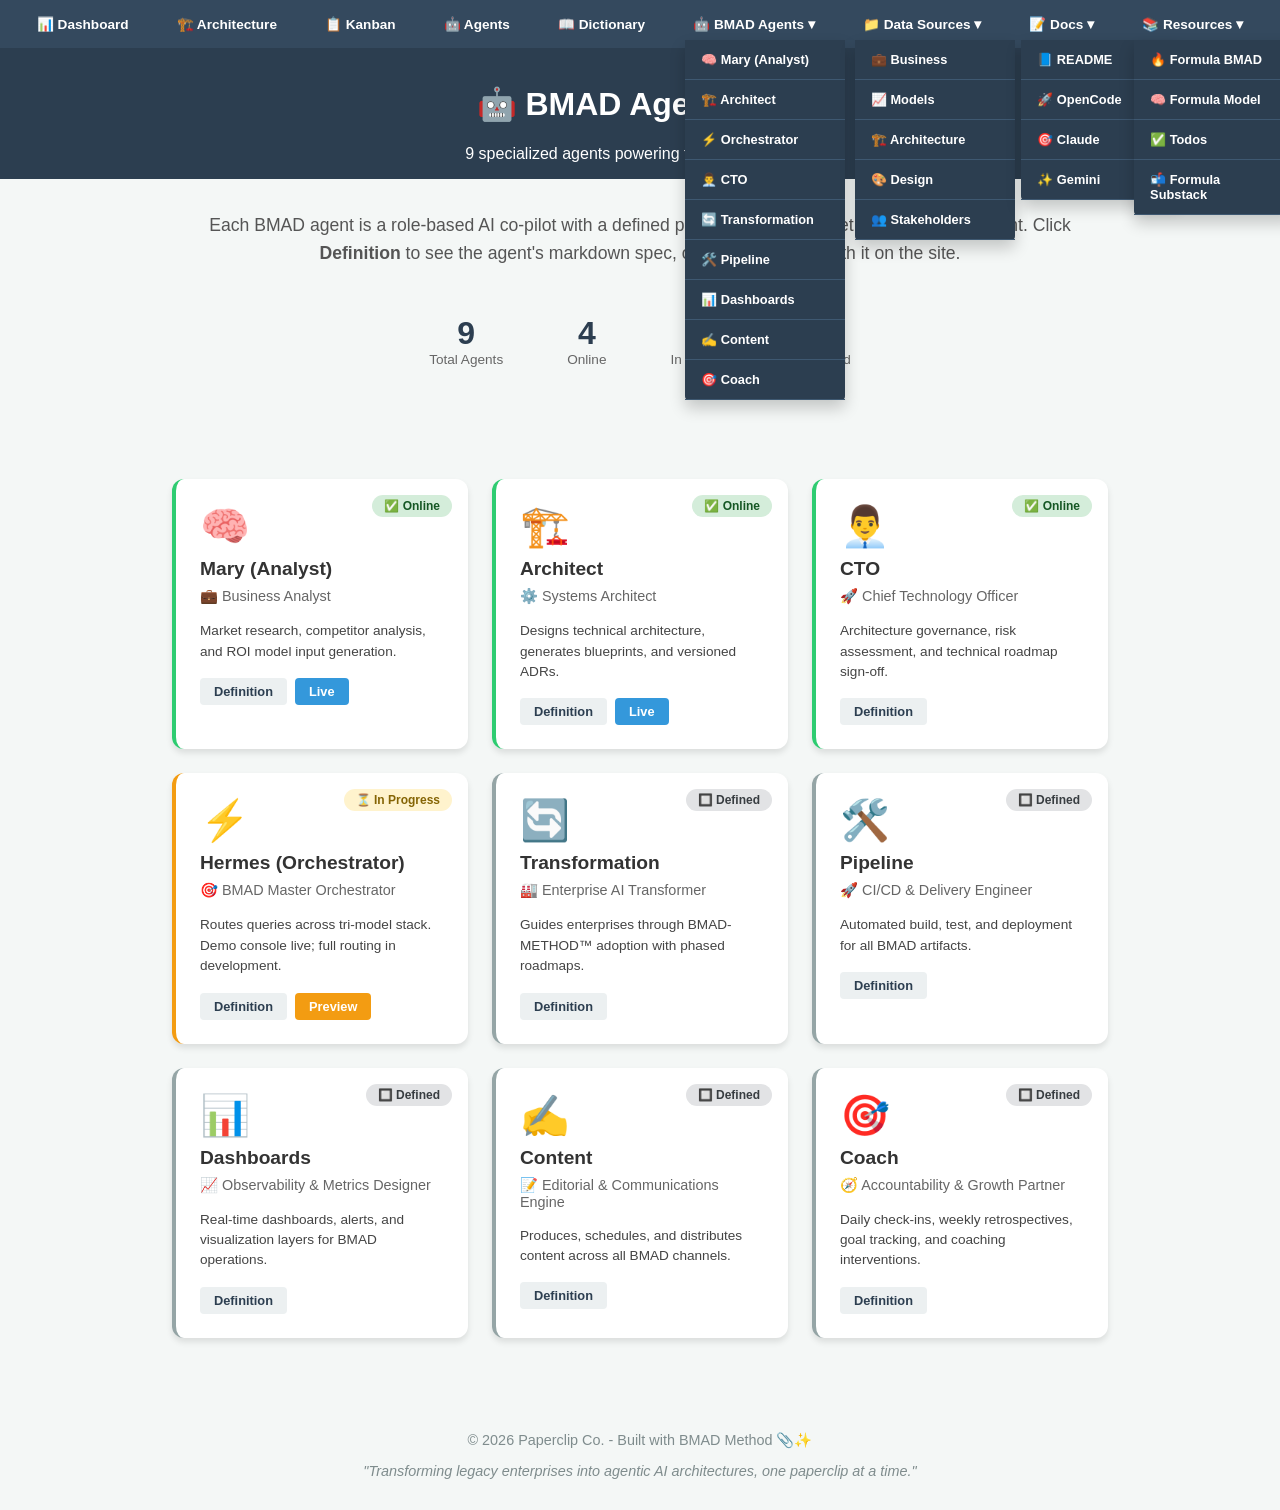
==== agents.html @ 7b5f7d07 "Add BMAD Dictionary with unique terms, agents.html fleet index, agent-showcase.md tracker, and 5 new" ====
<!DOCTYPE html>
<html lang="en">
<head>
    <meta charset="UTF-8">
    <meta name="viewport" content="width=device-width, initial-scale=1.0">
    <title>BMAD Agents — Paperclip Co.</title>
    <link rel="stylesheet" href="style.css">
    <style>
        .agents-grid {
            display: grid;
            grid-template-columns: repeat(auto-fit, minmax(280px, 1fr));
            gap: 1.5rem;
            padding: 2rem;
            max-width: 1200px;
            margin: 0 auto;
        }
        .agent-card {
            background: white;
            border-radius: 12px;
            padding: 1.5rem;
            box-shadow: 0 4px 6px rgba(0,0,0,0.1);
            transition: transform 0.2s, box-shadow 0.2s;
            border-left: 4px solid #3498db;
            position: relative;
        }
        .agent-card:hover {
            transform: translateY(-4px);
            box-shadow: 0 8px 16px rgba(0,0,0,0.15);
        }
        .agent-card.online { border-left-color: #2ecc71; }
        .agent-card.progress { border-left-color: #f39c12; }
        .agent-card.defined { border-left-color: #95a5a6; }

        .agent-status {
            position: absolute;
            top: 1rem;
            right: 1rem;
            padding: 4px 12px;
            border-radius: 20px;
            font-size: 0.75rem;
            font-weight: bold;
        }
        .status-online { background: #d4edda; color: #155724; }
        .status-progress { background: #fff3cd; color: #856404; }
        .status-defined { background: #e2e3e5; color: #383d41; }

        .agent-icon {
            font-size: 2.5rem;
            margin-bottom: 0.5rem;
        }
        .agent-card h3 {
            margin: 0 0 0.5rem 0;
            font-size: 1.2rem;
        }
        .agent-card .role {
            color: #666;
            font-size: 0.9rem;
            margin-bottom: 1rem;
        }
        .agent-card .desc {
            font-size: 0.85rem;
            color: #444;
            margin-bottom: 1rem;
            line-height: 1.5;
        }
        .agent-links {
            display: flex;
            gap: 0.5rem;
        }
        .agent-links a {
            padding: 6px 14px;
            border-radius: 4px;
            text-decoration: none;
            font-size: 0.8rem;
            font-weight: 600;
            transition: background 0.2s;
        }
        .link-doc {
            background: #ecf0f1;
            color: #2c3e50;
        }
        .link-doc:hover {
            background: #d5dbdb;
        }
        .link-live {
            background: #3498db;
            color: white;
        }
        .link-live:hover {
            background: #2980b9;
        }
        .link-preview {
            background: #f39c12;
            color: white;
        }
        .link-preview:hover {
            background: #e67e22;
        }

        header {
            background-color: #2c3e50;
            color: white;
            padding: 1rem 2rem;
            text-align: center;
        }
        .subtitle {
            font-weight: 300;
            font-size: 1rem;
            display: block;
        }
        .intro {
            max-width: 900px;
            margin: 2rem auto;
            padding: 0 2rem;
            text-align: center;
        }
        .intro p {
            font-size: 1.1rem;
            color: #555;
            line-height: 1.6;
        }
        .stats-bar {
            display: flex;
            justify-content: center;
            gap: 2rem;
            margin: 2rem 0;
            flex-wrap: wrap;
        }
        .stat {
            text-align: center;
            padding: 1rem;
        }
        .stat-number {
            font-size: 2rem;
            font-weight: bold;
            color: #2c3e50;
        }
        .stat-label {
            font-size: 0.85rem;
            color: #666;
        }
    </style>
</head>
<body>
    <!-- Shared Menu -->
    <div id="shared-menu"></div>
    <script src="menu.js"></script>

    <header>
        <h1>🤖 BMAD Agent Fleet</h1>
        <span class="subtitle">9 specialized agents powering the BMAD Method</span>
    </header>

    <div class="intro">
        <p>Each BMAD agent is a role-based AI co-pilot with a defined persona, command set, and integration point. Click <strong>Definition</strong> to see the agent's markdown spec, or <strong>Live</strong> to interact with it on the site.</p>
        <div class="stats-bar">
            <div class="stat">
                <div class="stat-number">9</div>
                <div class="stat-label">Total Agents</div>
            </div>
            <div class="stat">
                <div class="stat-number">4</div>
                <div class="stat-label">Online</div>
            </div>
            <div class="stat">
                <div class="stat-number">1</div>
                <div class="stat-label">In Progress</div>
            </div>
            <div class="stat">
                <div class="stat-number">4</div>
                <div class="stat-label">Defined</div>
            </div>
        </div>
    </div>

    <main>
        <div class="agents-grid">
            <!-- Online Agents -->
            <div class="agent-card online">
                <span class="agent-status status-online">✅ Online</span>
                <div class="agent-icon">🧠</div>
                <h3>Mary (Analyst)</h3>
                <div class="role">💼 Business Analyst</div>
                <div class="desc">Market research, competitor analysis, and ROI model input generation.</div>
                <div class="agent-links">
                    <a class="link-doc" href="markdown-renderer.html?file=.bmad-core/agents/analyst.md">Definition</a>
                    <a class="link-live" href="index.html">Live</a>
                </div>
            </div>

            <div class="agent-card online">
                <span class="agent-status status-online">✅ Online</span>
                <div class="agent-icon">🏗️</div>
                <h3>Architect</h3>
                <div class="role">⚙️ Systems Architect</div>
                <div class="desc">Designs technical architecture, generates blueprints, and versioned ADRs.</div>
                <div class="agent-links">
                    <a class="link-doc" href="markdown-renderer.html?file=.bmad-core/agents/architect.md">Definition</a>
                    <a class="link-live" href="index.html">Live</a>
                </div>
            </div>

            <div class="agent-card online">
                <span class="agent-status status-online">✅ Online</span>
                <div class="agent-icon">👨‍💼</div>
                <h3>CTO</h3>
                <div class="role">🚀 Chief Technology Officer</div>
                <div class="desc">Architecture governance, risk assessment, and technical roadmap sign-off.</div>
                <div class="agent-links">
                    <a class="link-doc" href="markdown-renderer.html?file=.bmad-core/agents/cto.md">Definition</a>
                </div>
            </div>

            <!-- In Progress -->
            <div class="agent-card progress">
                <span class="agent-status status-progress">⏳ In Progress</span>
                <div class="agent-icon">⚡</div>
                <h3>Hermes (Orchestrator)</h3>
                <div class="role">🎯 BMAD Master Orchestrator</div>
                <div class="desc">Routes queries across tri-model stack. Demo console live; full routing in development.</div>
                <div class="agent-links">
                    <a class="link-doc" href="markdown-renderer.html?file=.bmad-core/agents/bmad-orchestrator.md">Definition</a>
                    <a class="link-preview" href="index.html#hermes-agent">Preview</a>
                </div>
            </div>

            <!-- Defined Agents -->
            <div class="agent-card defined">
                <span class="agent-status status-defined">🔲 Defined</span>
                <div class="agent-icon">🔄</div>
                <h3>Transformation</h3>
                <div class="role">🏭 Enterprise AI Transformer</div>
                <div class="desc">Guides enterprises through BMAD-METHOD™ adoption with phased roadmaps.</div>
                <div class="agent-links">
                    <a class="link-doc" href="markdown-renderer.html?file=.bmad-core/agents/transformation.md">Definition</a>
                </div>
            </div>

            <div class="agent-card defined">
                <span class="agent-status status-defined">🔲 Defined</span>
                <div class="agent-icon">🛠️</div>
                <h3>Pipeline</h3>
                <div class="role">🚀 CI/CD & Delivery Engineer</div>
                <div class="desc">Automated build, test, and deployment for all BMAD artifacts.</div>
                <div class="agent-links">
                    <a class="link-doc" href="markdown-renderer.html?file=.bmad-core/agents/pipeline.md">Definition</a>
                </div>
            </div>

            <div class="agent-card defined">
                <span class="agent-status status-defined">🔲 Defined</span>
                <div class="agent-icon">📊</div>
                <h3>Dashboards</h3>
                <div class="role">📈 Observability & Metrics Designer</div>
                <div class="desc">Real-time dashboards, alerts, and visualization layers for BMAD operations.</div>
                <div class="agent-links">
                    <a class="link-doc" href="markdown-renderer.html?file=.bmad-core/agents/dashboards.md">Definition</a>
                </div>
            </div>

            <div class="agent-card defined">
                <span class="agent-status status-defined">🔲 Defined</span>
                <div class="agent-icon">✍️</div>
                <h3>Content</h3>
                <div class="role">📝 Editorial & Communications Engine</div>
                <div class="desc">Produces, schedules, and distributes content across all BMAD channels.</div>
                <div class="agent-links">
                    <a class="link-doc" href="markdown-renderer.html?file=.bmad-core/agents/content.md">Definition</a>
                </div>
            </div>

            <div class="agent-card defined">
                <span class="agent-status status-defined">🔲 Defined</span>
                <div class="agent-icon">🎯</div>
                <h3>Coach</h3>
                <div class="role">🧭 Accountability & Growth Partner</div>
                <div class="desc">Daily check-ins, weekly retrospectives, goal tracking, and coaching interventions.</div>
                <div class="agent-links">
                    <a class="link-doc" href="markdown-renderer.html?file=.bmad-core/agents/coach.md">Definition</a>
                </div>
            </div>
        </div>
    </main>

    <footer>
        <p>&copy; 2026 Paperclip Co. - Built with BMAD Method 📎✨</p>
        <p><em>"Transforming legacy enterprises into agentic AI architectures, one paperclip at a time."</em></p>
    </footer>
</body>
</html>
---- style.css ----
body {
    font-family: 'Segoe UI', Tahoma, Geneva, Verdana, sans-serif;
    background-color: #f4f7f6;
    color: #333;
    margin: 0;
    padding: 0;
}

.top-menu {
    background-color: #34495e;
    padding: 0.5rem 0;
    position: sticky;
    top: 0;
    z-index: 1001;
}

.top-menu ul {
    list-style: none;
    margin: 0;
    padding: 0;
    display: flex;
    justify-content: center;
}

.top-menu li {
    margin: 0 1rem;
    position: relative;
}

.top-menu a {
    color: white;
    text-decoration: none;
    font-weight: 600;
    font-size: 0.85rem;
    transition: color 0.2s;
    display: block;
    padding: 0.5rem;
}

.top-menu a:hover {
    color: #3498db;
}

/* Dropdown Styles */
.dropdown-content {
    display: none;
    position: absolute;
    background-color: #2c3e50;
    min-width: 160px;
    box-shadow: 0px 8px 16px 0px rgba(0,0,0,0.2);
    z-index: 1;
    border-radius: 0 0 4px 4px;
    flex-direction: column;
}

.dropdown-content li {
    margin: 0;
}

.dropdown-content a {
    padding: 12px 16px;
    font-size: 0.8rem;
    border-bottom: 1px solid #3e5871;
}

.dropdown-content a:hover {
    background-color: #34495e;
}

.dropdown:hover .dropdown-content {
    display: flex;
}

.model-box {
    padding: 1rem;
    background: #fdfdfd;
    border: 1px dashed #3498db;
    border-radius: 4px;
    text-align: center;
}

header {
    background-color: #2c3e50;
    color: white;
    padding: 1rem 2rem;
    text-align: center;
}

.subtitle {
    font-weight: 300;
    font-size: 1rem;
    display: block;
}

main {
    padding: 2rem;
    max-width: 1000px;
    margin: 0 auto;
}

section {
    background: white;
    padding: 1.5rem;
    margin-bottom: 2rem;
    border-radius: 8px;
    box-shadow: 0 4px 6px rgba(0,0,0,0.1);
}

h2 {
    border-bottom: 2px solid #3498db;
    padding-bottom: 0.5rem;
    margin-top: 0;
}

.search-container {
    position: relative;
}

#autocomplete-input {
    width: 100%;
    padding: 0.8rem;
    font-size: 1rem;
    border: 1px solid #ccc;
    border-radius: 4px;
    box-sizing: border-box;
}

.results-dropdown {
    position: absolute;
    top: 100%;
    left: 0;
    right: 0;
    background: white;
    border: 1px solid #ccc;
    border-top: none;
    z-index: 1000;
    max-height: 200px;
    overflow-y: auto;
    display: none;
}

.result-item {
    padding: 0.8rem;
    cursor: pointer;
    border-bottom: 1px solid #eee;
}

.result-item:hover {
    background-color: #f0f0f0;
}

.result-category {
    font-size: 0.8rem;
    color: #3498db;
    text-transform: uppercase;
    margin-bottom: 0.2rem;
}

.agent-console {
    background-color: #1e1e1e;
    color: #00ff00;
    font-family: 'Courier New', Courier, monospace;
    padding: 1rem;
    border-radius: 4px;
    height: 150px;
    overflow-y: auto;
    margin-bottom: 1rem;
}

.system-msg {
    margin: 0.2rem 0;
}

button {
    background-color: #3498db;
    color: white;
    border: none;
    padding: 0.8rem 1.5rem;
    border-radius: 4px;
    cursor: pointer;
    font-size: 1rem;
}

button:hover {
    background-color: #2980b9;
}

.bmad-grid {
    display: grid;
    grid-template-columns: repeat(auto-fit, minmax(200px, 1fr));
    gap: 1.5rem;
}

.bmad-card {
    background: #ecf0f1;
    padding: 1rem;
    border-radius: 6px;
    text-align: center;
    transition: transform 0.2s;
}

.bmad-card:hover {
    transform: translateY(-5px);
}

footer {
    text-align: center;
    padding: 1rem;
    color: #7f8c8d;
    font-size: 0.9rem;
}

/* Modal Styles */
.modal-overlay {
    display: none;
    position: fixed;
    z-index: 2000;
    left: 0;
    top: 0;
    width: 100%;
    height: 100%;
    background-color: rgba(0, 0, 0, 0.85);
    justify-content: center;
    align-items: center;
    padding: 2rem;
    box-sizing: border-box;
}

.modal-overlay.active {
    display: flex;
}

.modal-content {
    position: relative;
    max-width: 90vw;
    max-height: 90vh;
    display: flex;
    flex-direction: column;
    align-items: center;
}

.modal-content img {
    max-width: 100%;
    max-height: 80vh;
    border-radius: 8px;
    box-shadow: 0 10px 30px rgba(0,0,0,0.5);
}

.modal-close {
    position: absolute;
    top: -40px;
    right: 0;
    color: white;
    font-size: 2rem;
    font-weight: bold;
    cursor: pointer;
    background: none;
    border: none;
    padding: 0;
    line-height: 1;
}

.modal-close:hover {
    color: #e74c3c;
}

.bmad-visual {
    display: flex;
    flex-wrap: wrap;
    gap: 1.5rem;
    align-items: flex-start;
}

.bmad-visual-thumb {
    flex: 1 1 300px;
    cursor: pointer;
    transition: transform 0.2s, box-shadow 0.2s;
    border-radius: 8px;
    overflow: hidden;
    box-shadow: 0 4px 6px rgba(0,0,0,0.1);
}

.bmad-visual-thumb:hover {
    transform: scale(1.02);
    box-shadow: 0 8px 16px rgba(0,0,0,0.2);
}

.bmad-visual-thumb img {
    width: 100%;
    display: block;
}

.bmad-visual-text {
    flex: 2 1 400px;
}

.bmad-visual-text p {
    line-height: 1.7;
    margin-bottom: 1rem;
}

.click-hint {
    font-size: 0.85rem;
    color: #3498db;
    margin-top: 0.5rem;
    font-style: italic;
}
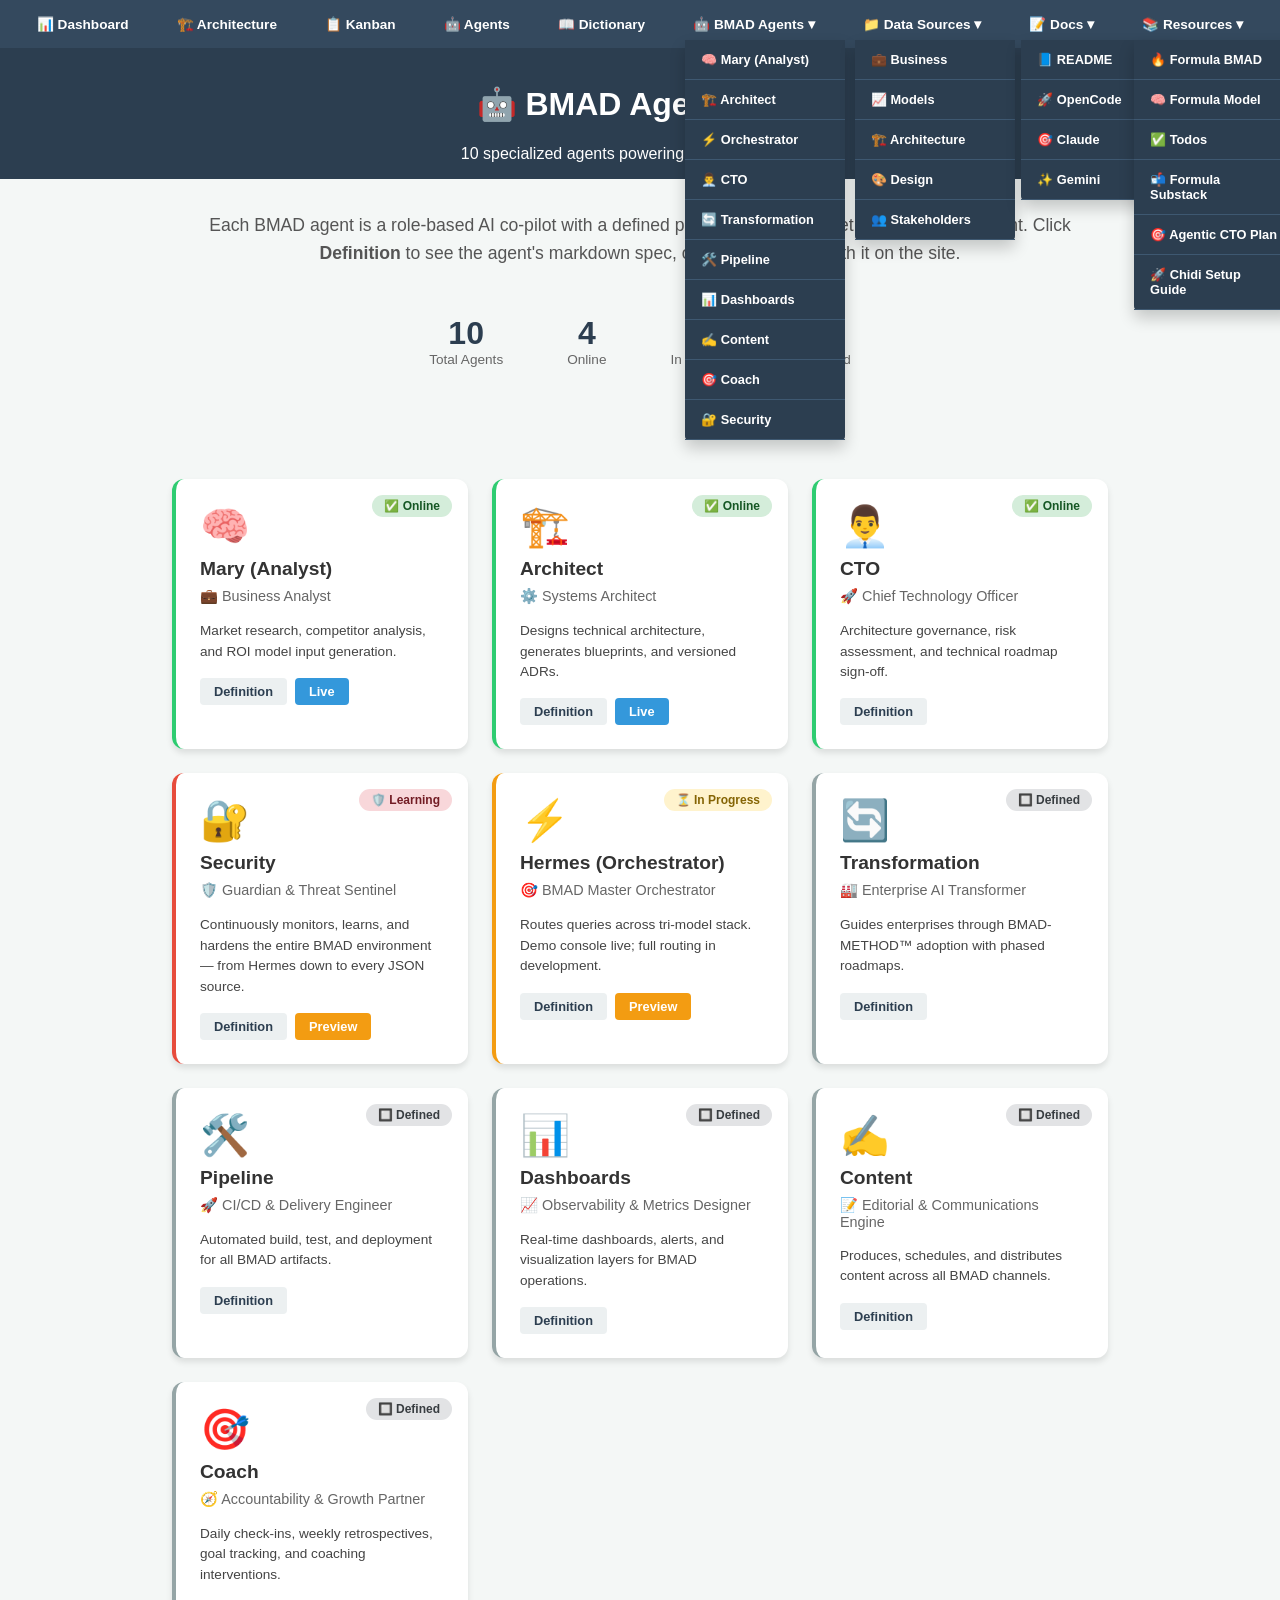
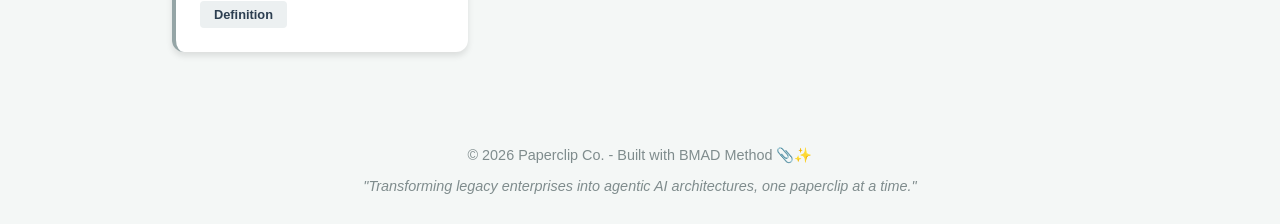
==== commit 14271ac4: "feat: add Security Agent — continuously learning, self-improving guardian for Hermes and entire BMAD" ====
--- a/agents.html
+++ b/agents.html
@@ -30,6 +30,7 @@
         .agent-card.online { border-left-color: #2ecc71; }
         .agent-card.progress { border-left-color: #f39c12; }
         .agent-card.defined { border-left-color: #95a5a6; }
+        .agent-card.security { border-left-color: #e74c3c; }
 
         .agent-status {
             position: absolute;
@@ -148,14 +149,14 @@
 
     <header>
         <h1>🤖 BMAD Agent Fleet</h1>
-        <span class="subtitle">9 specialized agents powering the BMAD Method</span>
+        <span class="subtitle">10 specialized agents powering the BMAD Method</span>
     </header>
 
     <div class="intro">
         <p>Each BMAD agent is a role-based AI co-pilot with a defined persona, command set, and integration point. Click <strong>Definition</strong> to see the agent's markdown spec, or <strong>Live</strong> to interact with it on the site.</p>
         <div class="stats-bar">
             <div class="stat">
-                <div class="stat-number">9</div>
+                <div class="stat-number">10</div>
                 <div class="stat-label">Total Agents</div>
             </div>
             <div class="stat">
@@ -163,7 +164,7 @@
                 <div class="stat-label">Online</div>
             </div>
             <div class="stat">
-                <div class="stat-number">1</div>
+                <div class="stat-number">2</div>
                 <div class="stat-label">In Progress</div>
             </div>
             <div class="stat">
@@ -211,6 +212,18 @@
                 </div>
             </div>
 
+            <div class="agent-card security">
+                <span class="agent-status" style="background:#f8d7da; color:#721c24;">🛡️ Learning</span>
+                <div class="agent-icon">🔐</div>
+                <h3>Security</h3>
+                <div class="role">🛡️ Guardian & Threat Sentinel</div>
+                <div class="desc">Continuously monitors, learns, and hardens the entire BMAD environment — from Hermes down to every JSON source.</div>
+                <div class="agent-links">
+                    <a class="link-doc" href="markdown-renderer.html?file=.bmad-core/agents/security.md">Definition</a>
+                    <a class="link-preview" href="index.html#hermes-agent">Preview</a>
+                </div>
+            </div>
+
             <!-- In Progress -->
             <div class="agent-card progress">
                 <span class="agent-status status-progress">⏳ In Progress</span>
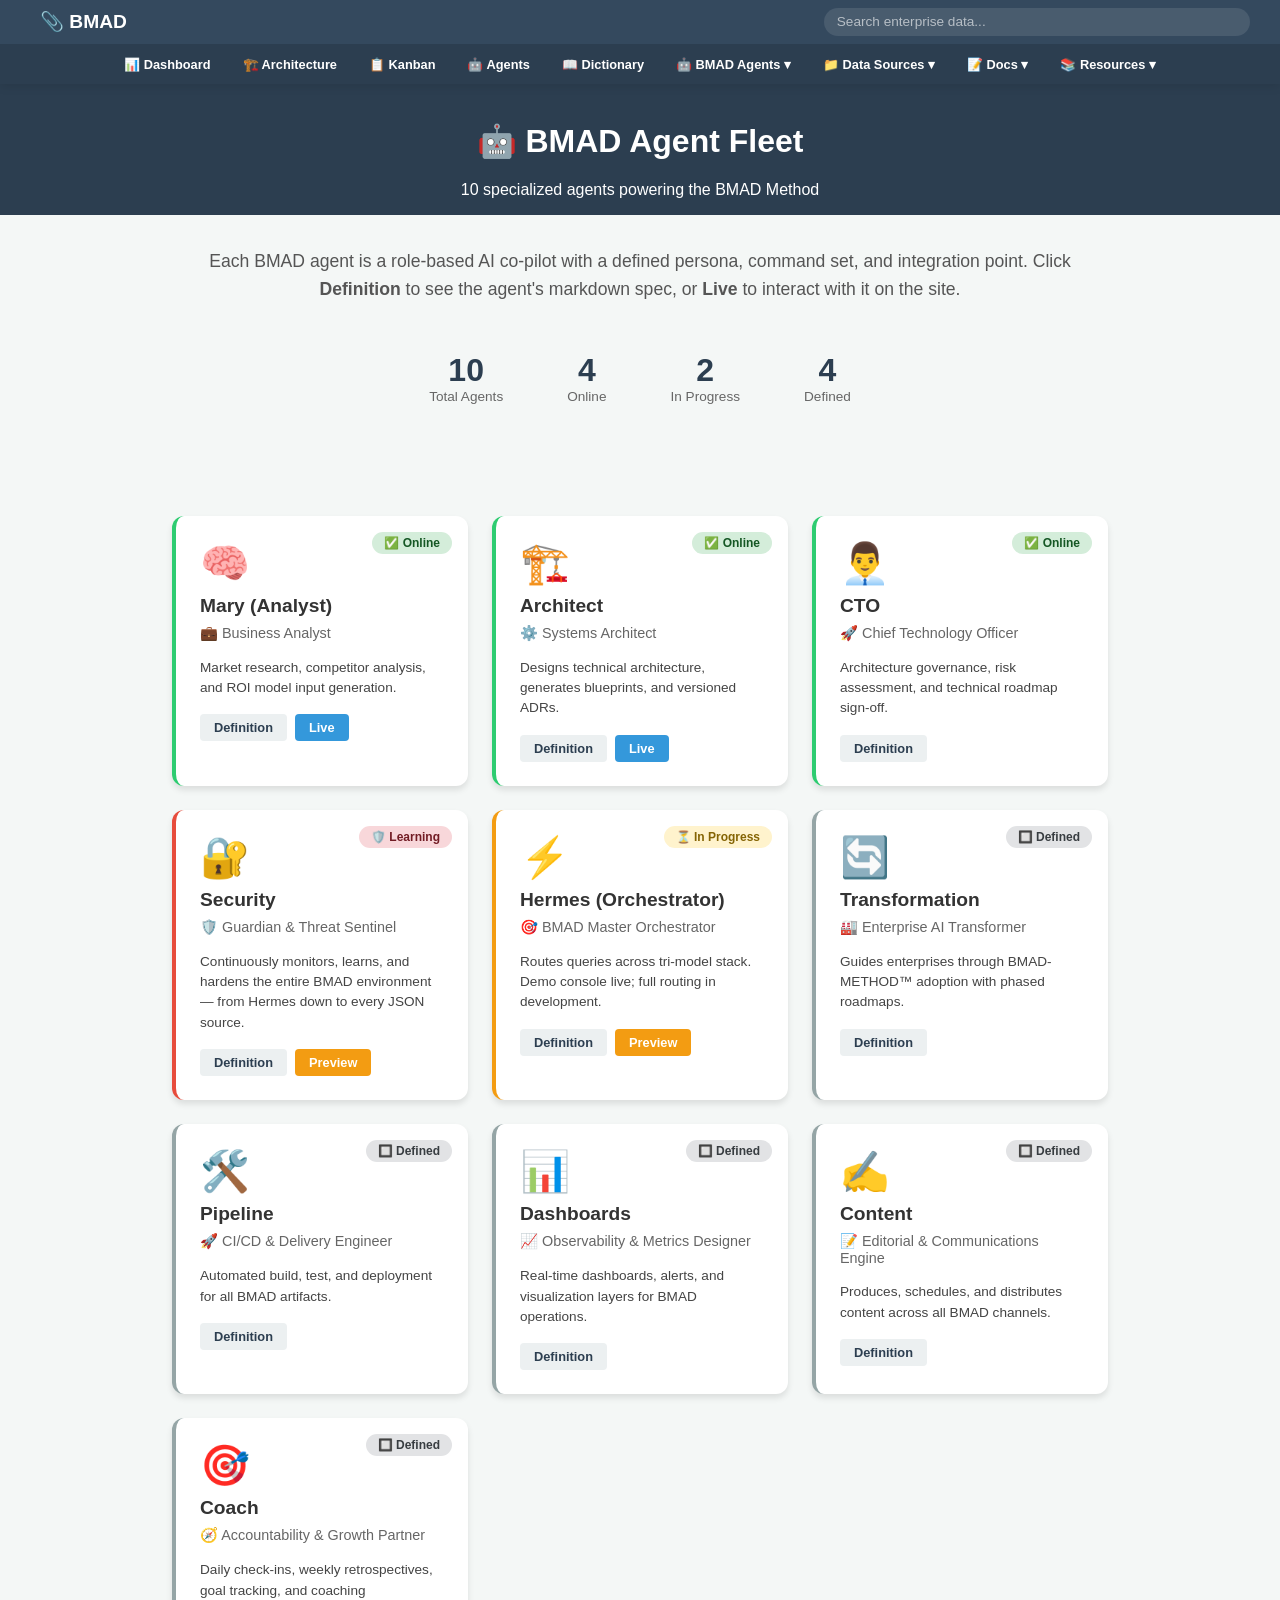
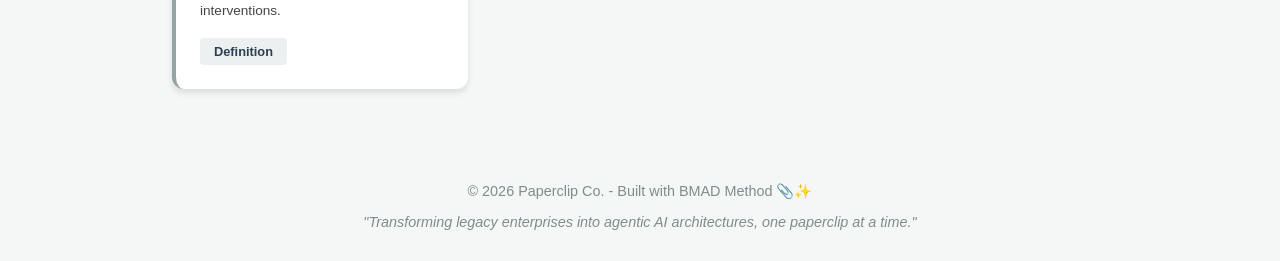
==== commit 604aec0f: "feat: fix search navigation, add robots.txt, sitemap.xml, and favicon" ====
--- a/agents.html
+++ b/agents.html
@@ -5,6 +5,7 @@
     <meta name="viewport" content="width=device-width, initial-scale=1.0">
     <title>BMAD Agents — Paperclip Co.</title>
     <link rel="stylesheet" href="style.css">
+    <link rel="icon" href="favicon.svg" type="image/svg+xml">
     <style>
         .agents-grid {
             display: grid;
--- a/style.css
+++ b/style.css
@@ -8,36 +8,108 @@
 
 .top-menu {
     background-color: #34495e;
-    padding: 0.5rem 0;
+    padding: 0;
     position: sticky;
     top: 0;
     z-index: 1001;
-}
-
-.top-menu ul {
+    box-shadow: 0 2px 10px rgba(0,0,0,0.1);
+}
+
+.menu-header {
+    display: flex;
+    align-items: center;
+    justify-content: space-between;
+    padding: 0.5rem 1rem;
+    max-width: 1200px;
+    margin: 0 auto;
+}
+
+.menu-logo {
+    color: white;
+    font-weight: 800;
+    font-size: 1.2rem;
+    margin-right: 1rem;
+}
+
+.menu-search-container {
+    flex: 1;
+    max-width: 400px;
+    position: relative;
+    margin: 0 1rem;
+}
+
+#menu-search-input {
+    width: 100%;
+    padding: 0.4rem 0.8rem;
+    border-radius: 20px;
+    border: none;
+    font-size: 0.85rem;
+    background: rgba(255,255,255,0.1);
+    color: white;
+    transition: background 0.3s;
+}
+
+#menu-search-input:focus {
+    background: rgba(255,255,255,0.2);
+    outline: none;
+}
+
+#menu-search-input::placeholder {
+    color: rgba(255,255,255,0.6);
+}
+
+.menu-results-dropdown {
+    position: absolute;
+    top: 100%;
+    left: 0;
+    right: 0;
+    background: white;
+    border-radius: 0 0 8px 8px;
+    box-shadow: 0 4px 12px rgba(0,0,0,0.2);
+    margin-top: 5px;
+    max-height: 300px;
+    overflow-y: auto;
+    display: none;
+    z-index: 2000;
+}
+
+.menu-result-item {
+    padding: 0.6rem 1rem;
+    cursor: pointer;
+    border-bottom: 1px solid #eee;
+    color: #333;
+}
+
+.menu-result-item:hover {
+    background: #f0f0f0;
+}
+
+.menu-items {
     list-style: none;
     margin: 0;
     padding: 0;
     display: flex;
     justify-content: center;
-}
-
-.top-menu li {
-    margin: 0 1rem;
+    background: #2c3e50;
+    transition: max-height 0.3s ease-out;
+}
+
+.menu-items li {
     position: relative;
 }
 
-.top-menu a {
+.menu-items a {
     color: white;
     text-decoration: none;
     font-weight: 600;
-    font-size: 0.85rem;
-    transition: color 0.2s;
+    font-size: 0.8rem;
+    transition: background 0.2s;
     display: block;
-    padding: 0.5rem;
-}
-
-.top-menu a:hover {
+    padding: 0.8rem 1rem;
+}
+
+.menu-items a:hover {
+    background: #34495e;
     color: #3498db;
 }
 
@@ -46,29 +118,105 @@
     display: none;
     position: absolute;
     background-color: #2c3e50;
-    min-width: 160px;
+    min-width: 200px;
     box-shadow: 0px 8px 16px 0px rgba(0,0,0,0.2);
     z-index: 1;
-    border-radius: 0 0 4px 4px;
     flex-direction: column;
 }
 
 .dropdown-content li {
-    margin: 0;
+    width: 100%;
 }
 
 .dropdown-content a {
-    padding: 12px 16px;
-    font-size: 0.8rem;
-    border-bottom: 1px solid #3e5871;
-}
-
-.dropdown-content a:hover {
-    background-color: #34495e;
+    padding: 0.7rem 1rem;
+    font-size: 0.75rem;
+    border-bottom: 1px solid rgba(255,255,255,0.05);
 }
 
 .dropdown:hover .dropdown-content {
     display: flex;
+}
+
+/* Hamburger Menu */
+.menu-toggle {
+    display: none;
+    background: none;
+    border: none;
+    cursor: pointer;
+    padding: 10px;
+}
+
+.hamburger {
+    display: block;
+    width: 24px;
+    height: 2px;
+    background: white;
+    position: relative;
+    transition: background 0.3s;
+}
+
+.hamburger::before, .hamburger::after {
+    content: '';
+    position: absolute;
+    width: 24px;
+    height: 2px;
+    background: white;
+    transition: transform 0.3s;
+}
+
+.hamburger::before { top: -8px; }
+.hamburger::after { bottom: -8px; }
+
+.menu-toggle.active .hamburger { background: transparent; }
+.menu-toggle.active .hamburger::before { transform: rotate(45deg) translate(5px, 6px); }
+.menu-toggle.active .hamburger::after { transform: rotate(-45deg) translate(5px, -6px); }
+
+/* Responsive Styles */
+@media (max-width: 768px) {
+    .menu-header {
+        width: 100%;
+    }
+
+    .menu-toggle {
+        display: block;
+    }
+
+    .menu-items {
+        display: none;
+        flex-direction: column;
+        width: 100%;
+        background: #2c3e50;
+        max-height: 0;
+        overflow: hidden;
+    }
+
+    .menu-items.active {
+        display: flex;
+        max-height: 100vh;
+        overflow-y: auto;
+    }
+
+    .menu-items li {
+        width: 100%;
+    }
+
+    .dropdown-content {
+        position: static;
+        display: none;
+        width: 100%;
+        background: #34495e;
+        box-shadow: none;
+    }
+
+    .dropdown.active .dropdown-content {
+        display: flex;
+    }
+
+    .menu-search-container {
+        max-width: none;
+        margin: 0 0.5rem;
+    }
 }
 
 .model-box {
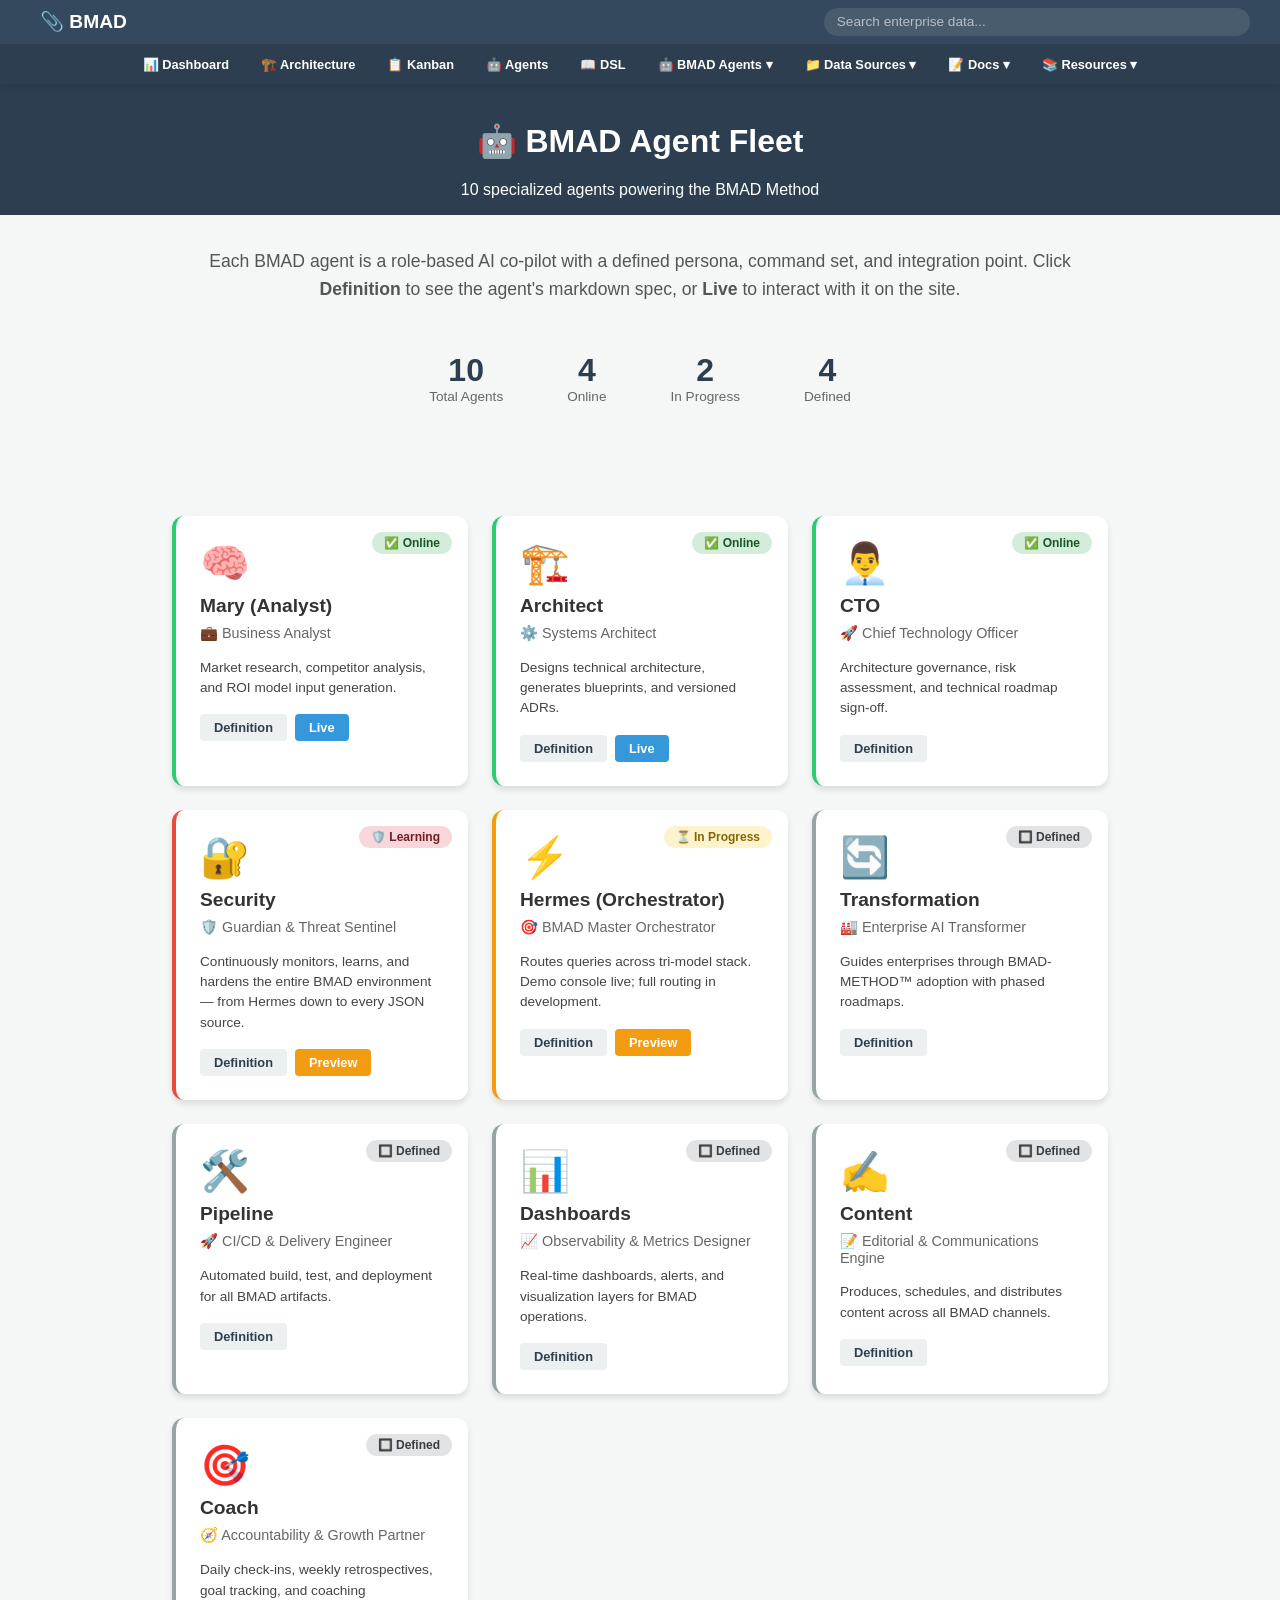
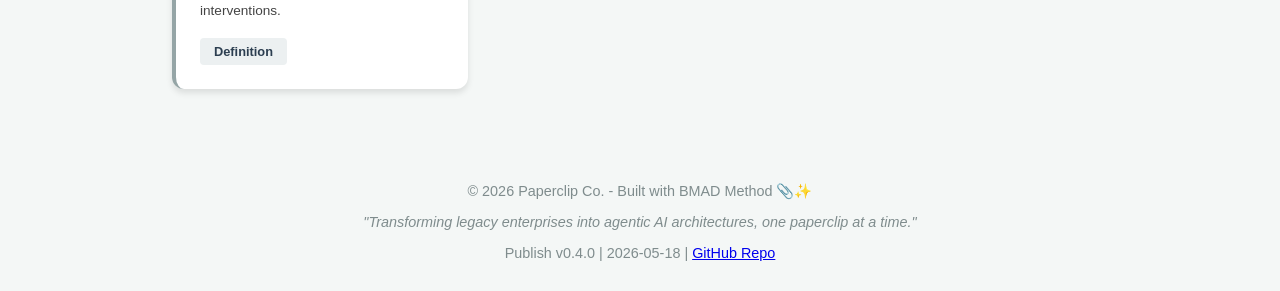
==== commit 1686aa03: "v0.4.0: reorganize project structure, add release tracking, and update site footer" ====
--- a/agents.html
+++ b/agents.html
@@ -4,8 +4,8 @@
     <meta charset="UTF-8">
     <meta name="viewport" content="width=device-width, initial-scale=1.0">
     <title>BMAD Agents — Paperclip Co.</title>
-    <link rel="stylesheet" href="style.css">
-    <link rel="icon" href="favicon.svg" type="image/svg+xml">
+    <link rel="stylesheet" href="styles/style.css">
+    <link rel="icon" href="assets/favicon.svg" type="image/svg+xml">
     <style>
         .agents-grid {
             display: grid;
@@ -146,7 +146,7 @@
 <body>
     <!-- Shared Menu -->
     <div id="shared-menu"></div>
-    <script src="menu.js"></script>
+    <script src="src/menu.js"></script>
 
     <header>
         <h1>🤖 BMAD Agent Fleet</h1>
@@ -299,6 +299,7 @@
     <footer>
         <p>&copy; 2026 Paperclip Co. - Built with BMAD Method 📎✨</p>
         <p><em>"Transforming legacy enterprises into agentic AI architectures, one paperclip at a time."</em></p>
+        <p class="footer-meta">Publish v0.4.0 | 2026-05-18 | <a href="https://github.com/rifaterdemsahin/bmad" target="_blank">GitHub Repo</a></p>
     </footer>
 </body>
 </html>
--- a/styles/style.css
+++ b/styles/style.css
@@ -0,0 +1,455 @@
+body {
+    font-family: 'Segoe UI', Tahoma, Geneva, Verdana, sans-serif;
+    background-color: #f4f7f6;
+    color: #333;
+    margin: 0;
+    padding: 0;
+}
+
+.top-menu {
+    background-color: #34495e;
+    padding: 0;
+    position: sticky;
+    top: 0;
+    z-index: 1001;
+    box-shadow: 0 2px 10px rgba(0,0,0,0.1);
+}
+
+.menu-header {
+    display: flex;
+    align-items: center;
+    justify-content: space-between;
+    padding: 0.5rem 1rem;
+    max-width: 1200px;
+    margin: 0 auto;
+}
+
+.menu-logo {
+    color: white;
+    font-weight: 800;
+    font-size: 1.2rem;
+    margin-right: 1rem;
+}
+
+.menu-search-container {
+    flex: 1;
+    max-width: 400px;
+    position: relative;
+    margin: 0 1rem;
+}
+
+#menu-search-input {
+    width: 100%;
+    padding: 0.4rem 0.8rem;
+    border-radius: 20px;
+    border: none;
+    font-size: 0.85rem;
+    background: rgba(255,255,255,0.1);
+    color: white;
+    transition: background 0.3s;
+}
+
+#menu-search-input:focus {
+    background: rgba(255,255,255,0.2);
+    outline: none;
+}
+
+#menu-search-input::placeholder {
+    color: rgba(255,255,255,0.6);
+}
+
+.menu-results-dropdown {
+    position: absolute;
+    top: 100%;
+    left: 0;
+    right: 0;
+    background: white;
+    border-radius: 0 0 8px 8px;
+    box-shadow: 0 4px 12px rgba(0,0,0,0.2);
+    margin-top: 5px;
+    max-height: 300px;
+    overflow-y: auto;
+    display: none;
+    z-index: 2000;
+}
+
+.menu-result-item {
+    padding: 0.6rem 1rem;
+    cursor: pointer;
+    border-bottom: 1px solid #eee;
+    color: #333;
+}
+
+.menu-result-item:hover {
+    background: #f0f0f0;
+}
+
+.menu-items {
+    list-style: none;
+    margin: 0;
+    padding: 0;
+    display: flex;
+    justify-content: center;
+    background: #2c3e50;
+    transition: max-height 0.3s ease-out;
+}
+
+.menu-items li {
+    position: relative;
+}
+
+.menu-items a {
+    color: white;
+    text-decoration: none;
+    font-weight: 600;
+    font-size: 0.8rem;
+    transition: background 0.2s;
+    display: block;
+    padding: 0.8rem 1rem;
+}
+
+.menu-items a:hover {
+    background: #34495e;
+    color: #3498db;
+}
+
+/* Dropdown Styles */
+.dropdown-content {
+    display: none;
+    position: absolute;
+    background-color: #2c3e50;
+    min-width: 200px;
+    box-shadow: 0px 8px 16px 0px rgba(0,0,0,0.2);
+    z-index: 1;
+    flex-direction: column;
+}
+
+.dropdown-content li {
+    width: 100%;
+}
+
+.dropdown-content a {
+    padding: 0.7rem 1rem;
+    font-size: 0.75rem;
+    border-bottom: 1px solid rgba(255,255,255,0.05);
+}
+
+.dropdown:hover .dropdown-content {
+    display: flex;
+}
+
+/* Hamburger Menu */
+.menu-toggle {
+    display: none;
+    background: none;
+    border: none;
+    cursor: pointer;
+    padding: 10px;
+}
+
+.hamburger {
+    display: block;
+    width: 24px;
+    height: 2px;
+    background: white;
+    position: relative;
+    transition: background 0.3s;
+}
+
+.hamburger::before, .hamburger::after {
+    content: '';
+    position: absolute;
+    width: 24px;
+    height: 2px;
+    background: white;
+    transition: transform 0.3s;
+}
+
+.hamburger::before { top: -8px; }
+.hamburger::after { bottom: -8px; }
+
+.menu-toggle.active .hamburger { background: transparent; }
+.menu-toggle.active .hamburger::before { transform: rotate(45deg) translate(5px, 6px); }
+.menu-toggle.active .hamburger::after { transform: rotate(-45deg) translate(5px, -6px); }
+
+/* Responsive Styles */
+@media (max-width: 768px) {
+    .menu-header {
+        width: 100%;
+    }
+
+    .menu-toggle {
+        display: block;
+    }
+
+    .menu-items {
+        display: none;
+        flex-direction: column;
+        width: 100%;
+        background: #2c3e50;
+        max-height: 0;
+        overflow: hidden;
+    }
+
+    .menu-items.active {
+        display: flex;
+        max-height: 100vh;
+        overflow-y: auto;
+    }
+
+    .menu-items li {
+        width: 100%;
+    }
+
+    .dropdown-content {
+        position: static;
+        display: none;
+        width: 100%;
+        background: #34495e;
+        box-shadow: none;
+    }
+
+    .dropdown.active .dropdown-content {
+        display: flex;
+    }
+
+    .menu-search-container {
+        max-width: none;
+        margin: 0 0.5rem;
+    }
+}
+
+.model-box {
+    padding: 1rem;
+    background: #fdfdfd;
+    border: 1px dashed #3498db;
+    border-radius: 4px;
+    text-align: center;
+}
+
+header {
+    background-color: #2c3e50;
+    color: white;
+    padding: 1rem 2rem;
+    text-align: center;
+}
+
+.subtitle {
+    font-weight: 300;
+    font-size: 1rem;
+    display: block;
+}
+
+main {
+    padding: 2rem;
+    max-width: 1000px;
+    margin: 0 auto;
+}
+
+section {
+    background: white;
+    padding: 1.5rem;
+    margin-bottom: 2rem;
+    border-radius: 8px;
+    box-shadow: 0 4px 6px rgba(0,0,0,0.1);
+}
+
+h2 {
+    border-bottom: 2px solid #3498db;
+    padding-bottom: 0.5rem;
+    margin-top: 0;
+}
+
+.search-container {
+    position: relative;
+}
+
+#autocomplete-input {
+    width: 100%;
+    padding: 0.8rem;
+    font-size: 1rem;
+    border: 1px solid #ccc;
+    border-radius: 4px;
+    box-sizing: border-box;
+}
+
+.results-dropdown {
+    position: absolute;
+    top: 100%;
+    left: 0;
+    right: 0;
+    background: white;
+    border: 1px solid #ccc;
+    border-top: none;
+    z-index: 1000;
+    max-height: 200px;
+    overflow-y: auto;
+    display: none;
+}
+
+.result-item {
+    padding: 0.8rem;
+    cursor: pointer;
+    border-bottom: 1px solid #eee;
+}
+
+.result-item:hover {
+    background-color: #f0f0f0;
+}
+
+.result-category {
+    font-size: 0.8rem;
+    color: #3498db;
+    text-transform: uppercase;
+    margin-bottom: 0.2rem;
+}
+
+.agent-console {
+    background-color: #1e1e1e;
+    color: #00ff00;
+    font-family: 'Courier New', Courier, monospace;
+    padding: 1rem;
+    border-radius: 4px;
+    height: 150px;
+    overflow-y: auto;
+    margin-bottom: 1rem;
+}
+
+.system-msg {
+    margin: 0.2rem 0;
+}
+
+button {
+    background-color: #3498db;
+    color: white;
+    border: none;
+    padding: 0.8rem 1.5rem;
+    border-radius: 4px;
+    cursor: pointer;
+    font-size: 1rem;
+}
+
+button:hover {
+    background-color: #2980b9;
+}
+
+.bmad-grid {
+    display: grid;
+    grid-template-columns: repeat(auto-fit, minmax(200px, 1fr));
+    gap: 1.5rem;
+}
+
+.bmad-card {
+    background: #ecf0f1;
+    padding: 1rem;
+    border-radius: 6px;
+    text-align: center;
+    transition: transform 0.2s;
+}
+
+.bmad-card:hover {
+    transform: translateY(-5px);
+}
+
+footer {
+    text-align: center;
+    padding: 1rem;
+    color: #7f8c8d;
+    font-size: 0.9rem;
+}
+
+/* Modal Styles */
+.modal-overlay {
+    display: none;
+    position: fixed;
+    z-index: 2000;
+    left: 0;
+    top: 0;
+    width: 100%;
+    height: 100%;
+    background-color: rgba(0, 0, 0, 0.85);
+    justify-content: center;
+    align-items: center;
+    padding: 2rem;
+    box-sizing: border-box;
+}
+
+.modal-overlay.active {
+    display: flex;
+}
+
+.modal-content {
+    position: relative;
+    max-width: 90vw;
+    max-height: 90vh;
+    display: flex;
+    flex-direction: column;
+    align-items: center;
+}
+
+.modal-content img {
+    max-width: 100%;
+    max-height: 80vh;
+    border-radius: 8px;
+    box-shadow: 0 10px 30px rgba(0,0,0,0.5);
+}
+
+.modal-close {
+    position: absolute;
+    top: -40px;
+    right: 0;
+    color: white;
+    font-size: 2rem;
+    font-weight: bold;
+    cursor: pointer;
+    background: none;
+    border: none;
+    padding: 0;
+    line-height: 1;
+}
+
+.modal-close:hover {
+    color: #e74c3c;
+}
+
+.bmad-visual {
+    display: flex;
+    flex-wrap: wrap;
+    gap: 1.5rem;
+    align-items: flex-start;
+}
+
+.bmad-visual-thumb {
+    flex: 1 1 300px;
+    cursor: pointer;
+    transition: transform 0.2s, box-shadow 0.2s;
+    border-radius: 8px;
+    overflow: hidden;
+    box-shadow: 0 4px 6px rgba(0,0,0,0.1);
+}
+
+.bmad-visual-thumb:hover {
+    transform: scale(1.02);
+    box-shadow: 0 8px 16px rgba(0,0,0,0.2);
+}
+
+.bmad-visual-thumb img {
+    width: 100%;
+    display: block;
+}
+
+.bmad-visual-text {
+    flex: 2 1 400px;
+}
+
+.bmad-visual-text p {
+    line-height: 1.7;
+    margin-bottom: 1rem;
+}
+
+.click-hint {
+    font-size: 0.85rem;
+    color: #3498db;
+    margin-top: 0.5rem;
+    font-style: italic;
+}
